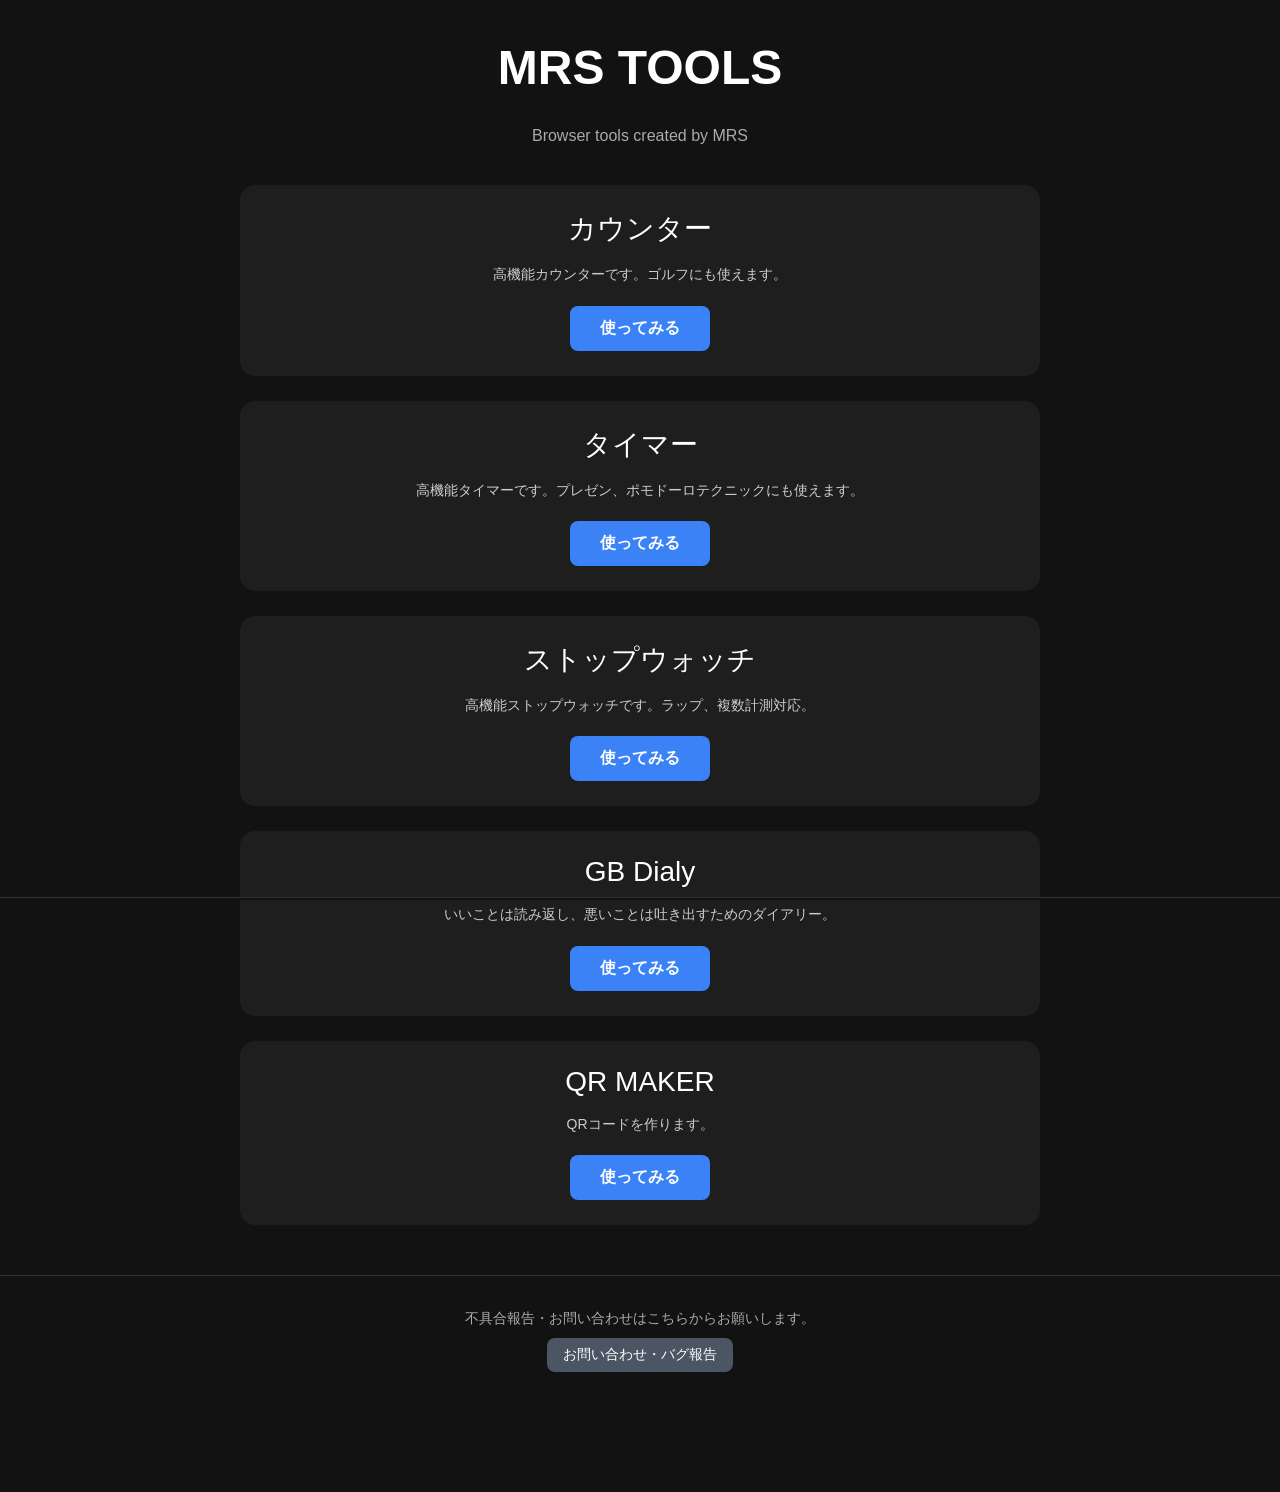
==== index.html @ 655036a8 "Update index.html" ====
<!DOCTYPE html>
<html lang="ja">
<head>
    <meta charset="UTF-8">
    <meta name="viewport" content="width=device-width, initial-scale=1.0">
    <title>MRS TOOLS</title>

    <style>
        body {
            margin: 0;
            background-color: #121212;
            color: white;
            font-family: Arial, sans-serif;
            text-align: center;
            padding-bottom: 100px; /* 広告とプライバシーポリシー等の被りを防ぐため少し広めに変更 */
        }

        h1 {
            margin-top: 40px;
            font-size: 48px;
        }

        .subtitle {
            color: #aaaaaa;
            margin-bottom: 40px;
        }

        .container {
            width: 90%;
            max-width: 800px;
            margin: auto;
        }

        /* ツール用カードスタイル */
        .tool-card {
            background-color: #1e1e1e;
            border-radius: 15px;
            padding: 25px;
            margin-bottom: 25px;
        }

        .tool-title {
            font-size: 28px;
            margin-bottom: 15px;
        }

        .tool-description {
            color: #cccccc;
            font-size: 14px;
            margin-bottom: 20px;
            line-height: 1.6;
        }

        /* ボタンのスタイル */
        .tool-button {
            display: inline-block;
            padding: 12px 30px;
            background-color: #3b82f6;
            color: white;
            text-decoration: none;
            border-radius: 8px;
            font-weight: bold;
            transition: background-color 0.2s, opacity 0.2s;
        }

        .tool-button:hover {
            opacity: 0.8;
        }
        
        /* 画面最下部固定広告 */
        .ad-banner {
            position: fixed;
            bottom: 0;
            left: 0;
            width: 100%;
            display: flex;
            justify-content: center;
            align-items: center;
            background-color: #121212;
            z-index: 1000;
            padding-top: 1px;
            padding-bottom: calc(1px + env(safe-area-inset-bottom));
            border-top: 1px solid #333;
        }
        
    </style>
</head>

<body>

<h1>MRS TOOLS</h1>

<p class="subtitle">
    Browser tools created by MRS
</p>


    <div class="container">

        <div class="tool-card">
            <div class="tool-title">カウンター</div>
            <p class="tool-description">
                高機能カウンターです。ゴルフにも使えます。
            </p>
            <a class="tool-button" href="./counter/">使ってみる</a>
        </div>

        <div class="tool-card">
            <div class="tool-title">タイマー</div>
            <p class="tool-description">
                高機能タイマーです。プレゼン、ポモドーロテクニックにも使えます。
            </p>
            <a class="tool-button" href="./timer/">使ってみる</a>
        </div>

        <div class="tool-card">
            <div class="tool-title">ストップウォッチ</div>
            <p class="tool-description">
                高機能ストップウォッチです。ラップ、複数計測対応。
            </p>
            <a class="tool-button" href="./stopwatch/">使ってみる</a>
        </div>

        <div class="tool-card">
            <div class="tool-title">GB Dialy</div>
            <p class="tool-description">
                いいことは読み返し、悪いことは吐き出すためのダイアリー。
            </p>
            <a class="tool-button" href="./gb_dialy/">使ってみる</a>
        </div>

        <div class="tool-card">
            <div class="tool-title">QR MAKER</div>
            <p class="tool-description">
                QRコードを作ります。
            </p>
            <a class="tool-button" href="./qr maker/">使ってみる</a>
        </div>

    </div>


    <div style="margin-top: 50px; padding: 20px; border-top: 1px solid #333;">
        <p style="color: #aaaaaa; font-size: 14px; margin-bottom: 10px;">
            不具合報告・お問い合わせはこちらからお願いします。
        </p>
        <a class="tool-button" 
           style="background-color: #4b5563; font-size: 14px; padding: 8px 16px; font-weight: normal;" 
           href="https://forms.gle/ix4si4HowgRRzaXYA" 
           target="_blank" 
           rel="noopener noreferrer">
            お問い合わせ・バグ報告
        </a>
    </div>
    
    <!-- 画面固定広告 -->
    <div class="ad-banner">
        <div style="max-width: 100%;">
            <!-- admax -->
            <script src="https://adm.shinobi.jp/s/1596a166ea799d6e2c02f5a97ee144c2"></script>
            <!-- admax -->
        </div>
    </div>
    
</body>
</html>
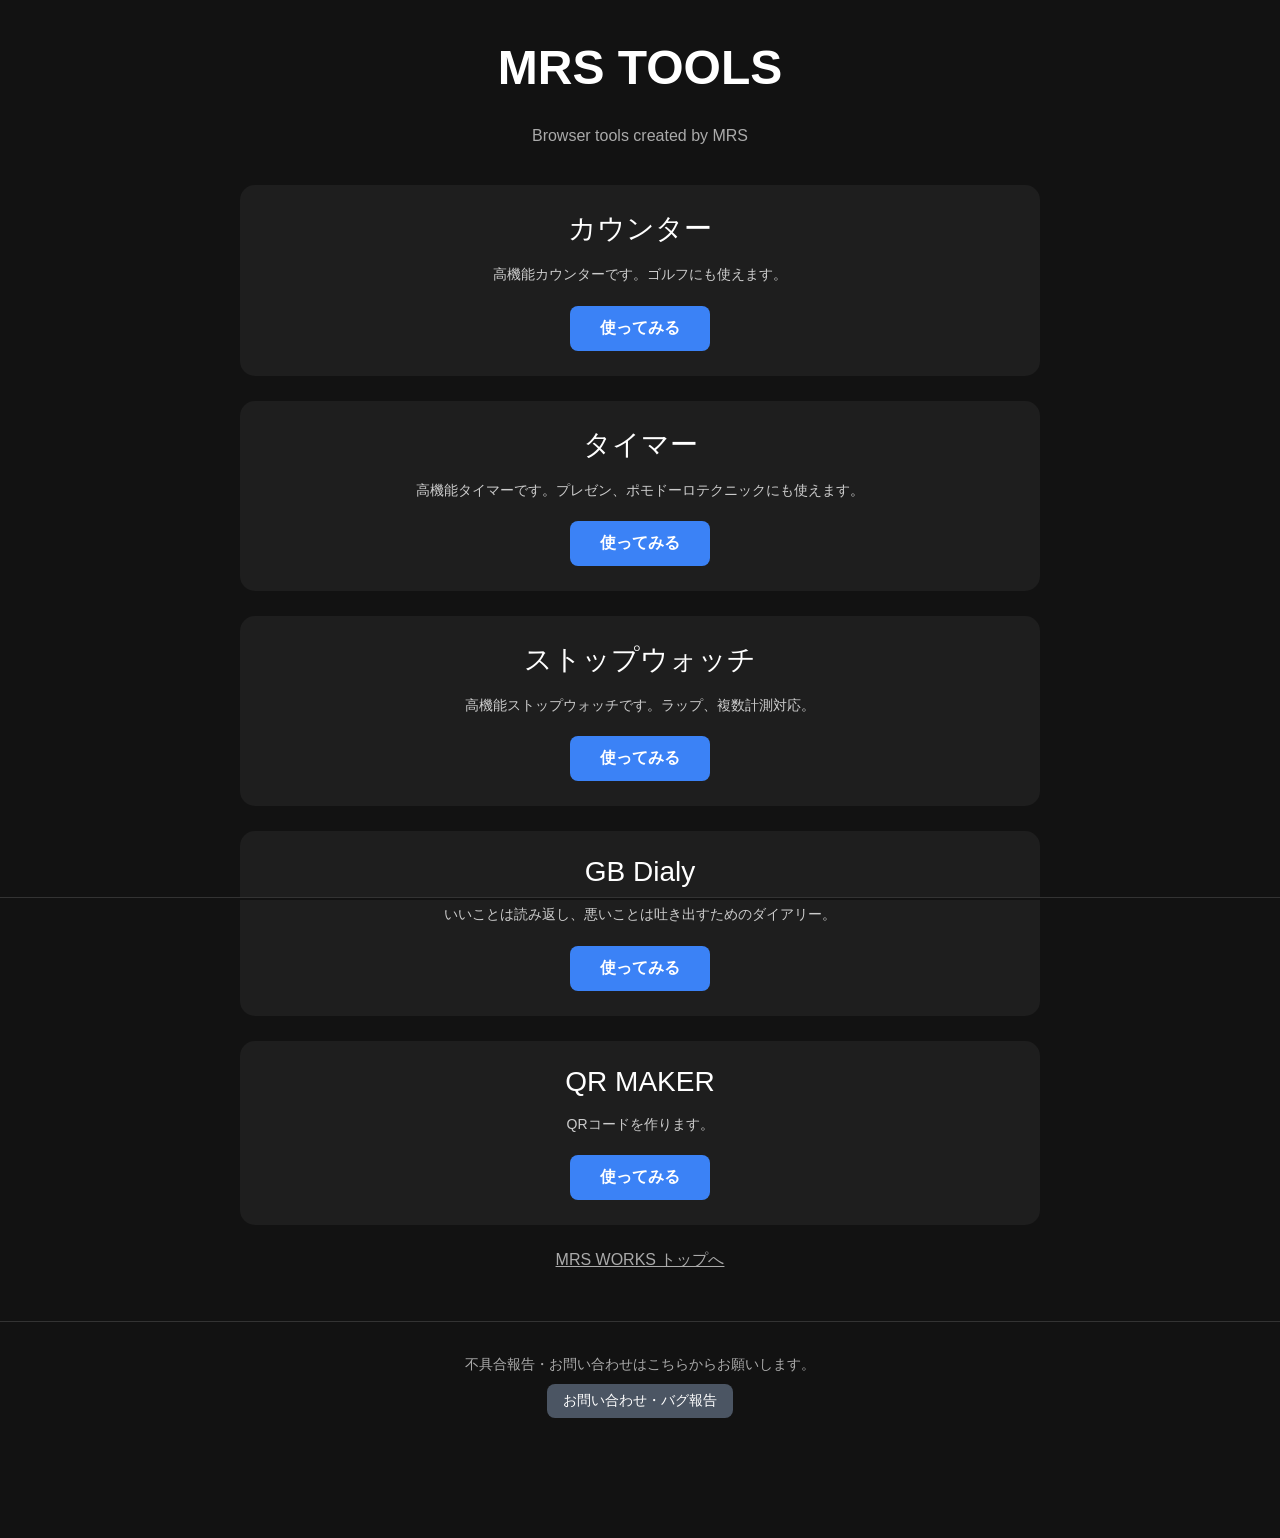
==== commit 2754c5ea: "Update index.html" ====
--- a/index.html
+++ b/index.html
@@ -126,7 +126,7 @@
             <p class="tool-description">
                 いいことは読み返し、悪いことは吐き出すためのダイアリー。
             </p>
-            <a class="tool-button" href="./gb_dialy/">使ってみる</a>
+            <a class="tool-button" href="./gb-dialy/">使ってみる</a>
         </div>
 
         <div class="tool-card">
@@ -134,11 +134,15 @@
             <p class="tool-description">
                 QRコードを作ります。
             </p>
-            <a class="tool-button" href="./qr maker/">使ってみる</a>
+            <a class="tool-button" href="./qr-maker/">使ってみる</a>
         </div>
 
     </div>
-
+    
+     <!-- MRS WORKS リンク -->
+        <p style="margin-top: 15px; font-size: 16px;">
+            <a href="https://mrs-works.pages.dev" style="color: #aaaaaa; text-decoration: underline;">MRS WORKS トップへ</a>
+        </p>
 
     <div style="margin-top: 50px; padding: 20px; border-top: 1px solid #333;">
         <p style="color: #aaaaaa; font-size: 14px; margin-bottom: 10px;">
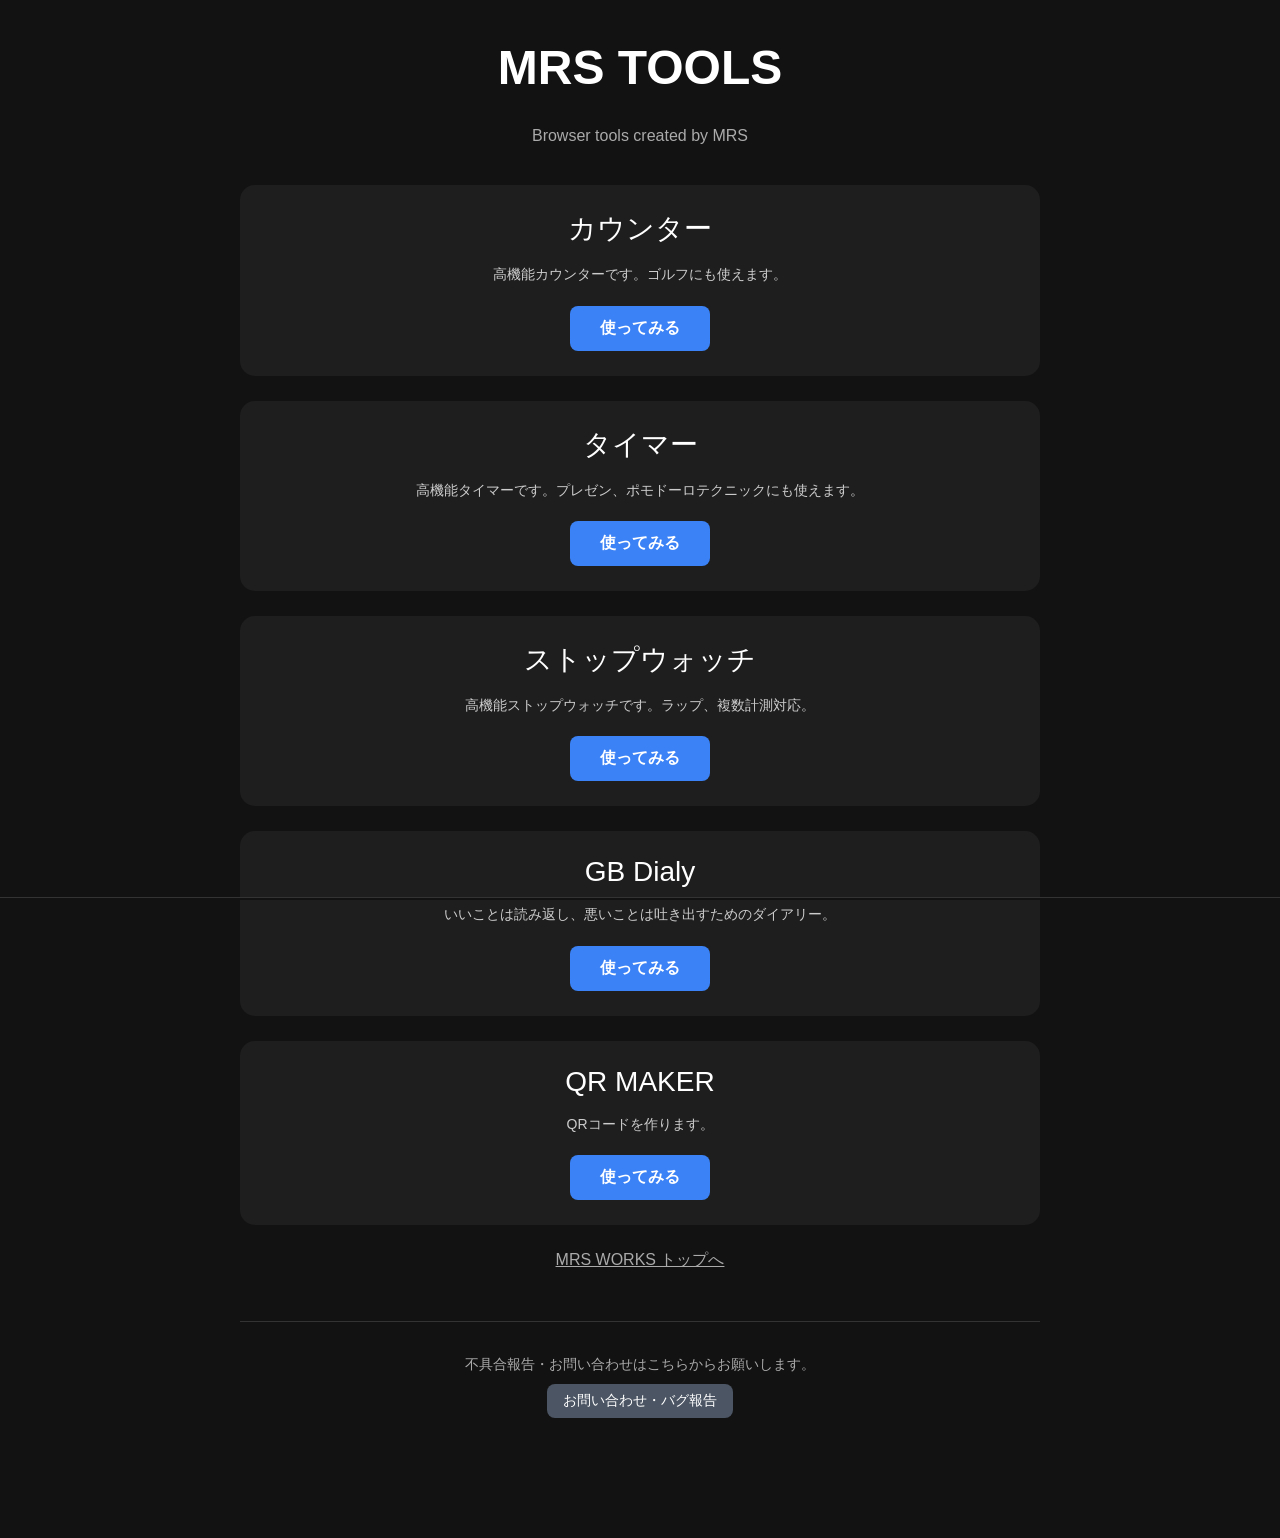
==== commit e730625c: "Update index.html" ====
--- a/index.html
+++ b/index.html
@@ -137,14 +137,14 @@
             <a class="tool-button" href="./qr-maker/">使ってみる</a>
         </div>
 
-    </div>
+
     
      <!-- MRS WORKS リンク -->
         <p style="margin-top: 15px; font-size: 16px;">
             <a href="https://mrs-works.pages.dev" style="color: #aaaaaa; text-decoration: underline;">MRS WORKS トップへ</a>
         </p>
 
-    <div style="margin-top: 50px; padding: 20px; border-top: 1px solid #333;">
+        <div style="margin-top: 50px; padding: 20px; border-top: 1px solid #333;">
         <p style="color: #aaaaaa; font-size: 14px; margin-bottom: 10px;">
             不具合報告・お問い合わせはこちらからお願いします。
         </p>
@@ -155,6 +155,8 @@
            rel="noopener noreferrer">
             お問い合わせ・バグ報告
         </a>
+        </div>
+
     </div>
     
     <!-- 画面固定広告 -->
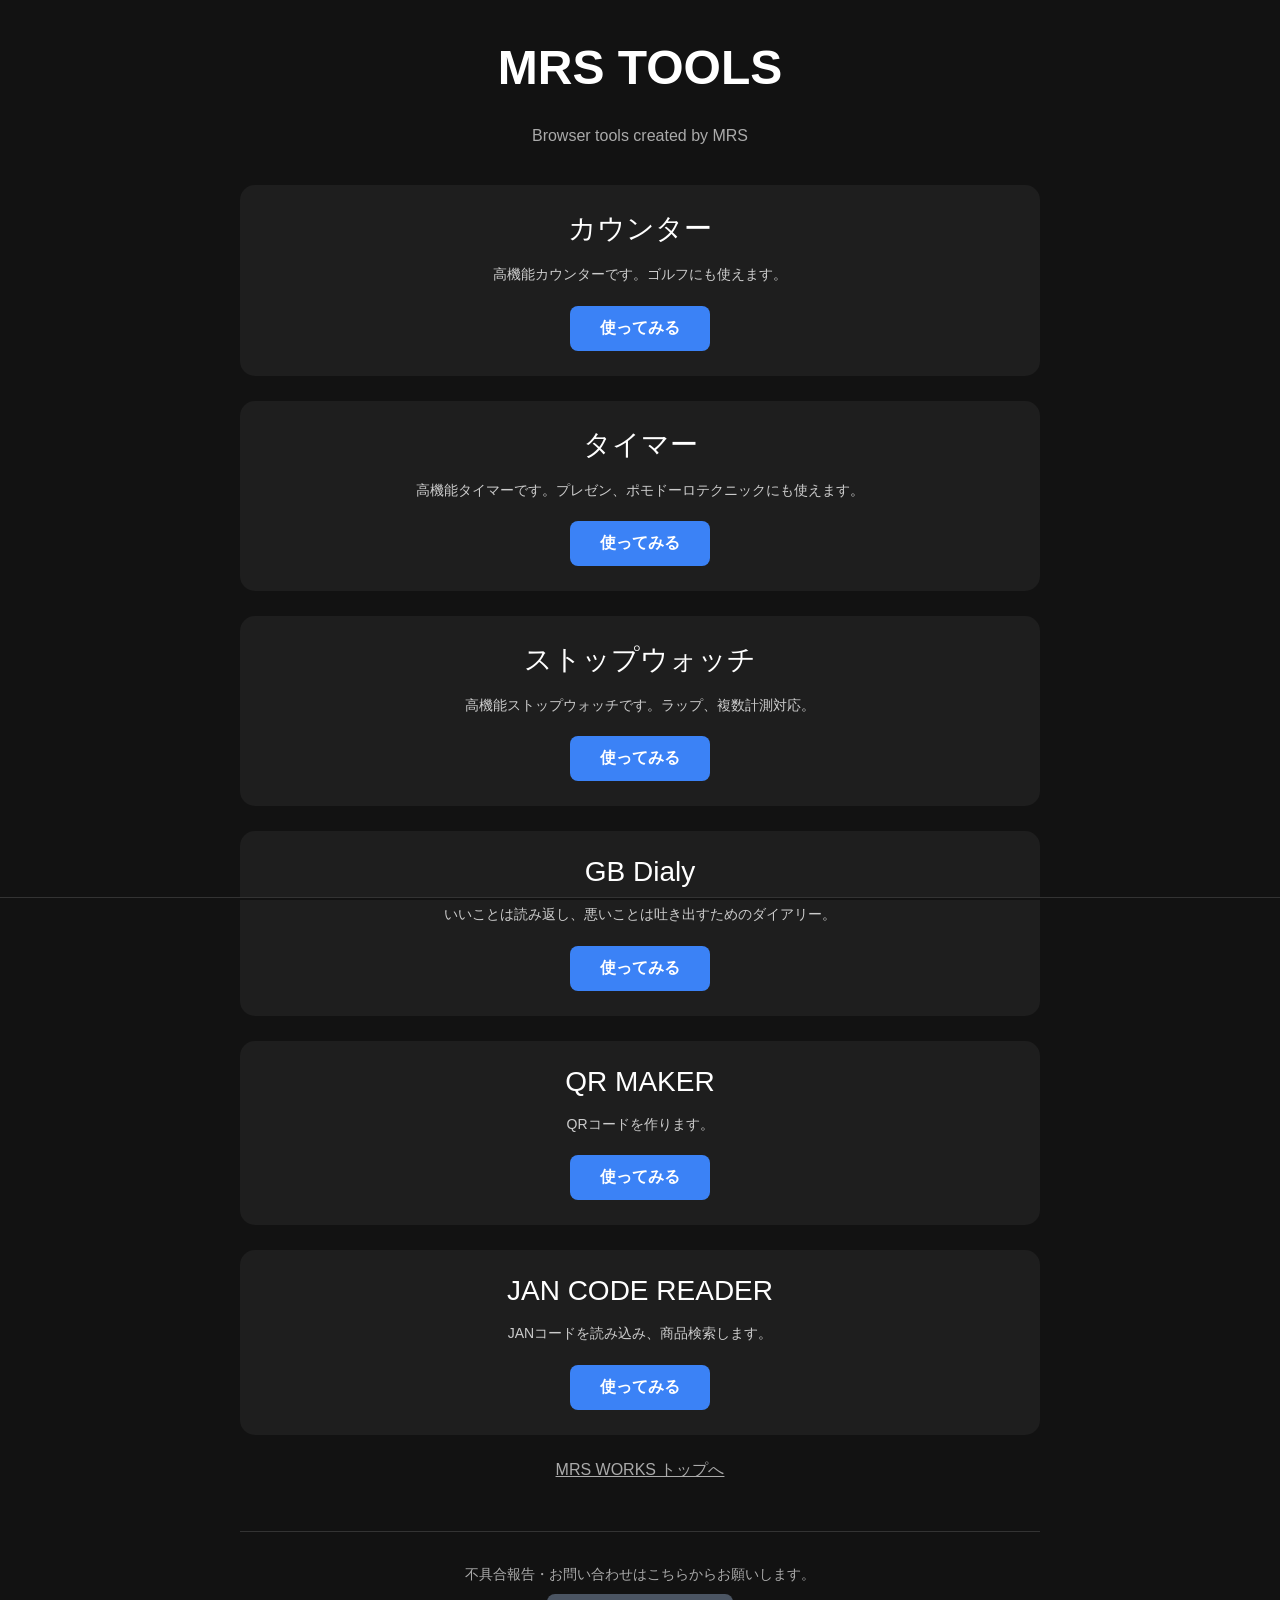
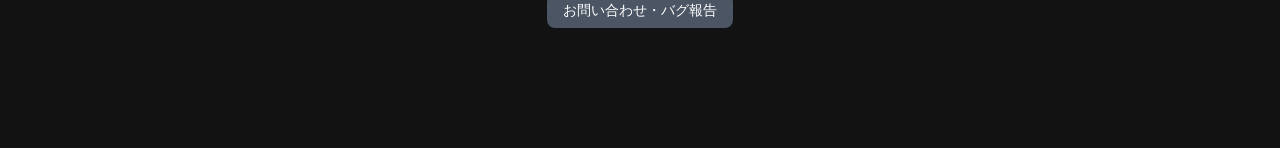
==== commit 0bc4bd51: "Update index.html" ====
--- a/index.html
+++ b/index.html
@@ -137,6 +137,14 @@
             <a class="tool-button" href="./qr-maker/">使ってみる</a>
         </div>
 
+        <div class="tool-card">
+            <div class="tool-title">JAN CODE READER</div>
+            <p class="tool-description">
+                JANコードを読み込み、商品検索します。
+            </p>
+            <a class="tool-button" href="./jan-code-reader/">使ってみる</a>
+        </div>
+
 
     
      <!-- MRS WORKS リンク -->
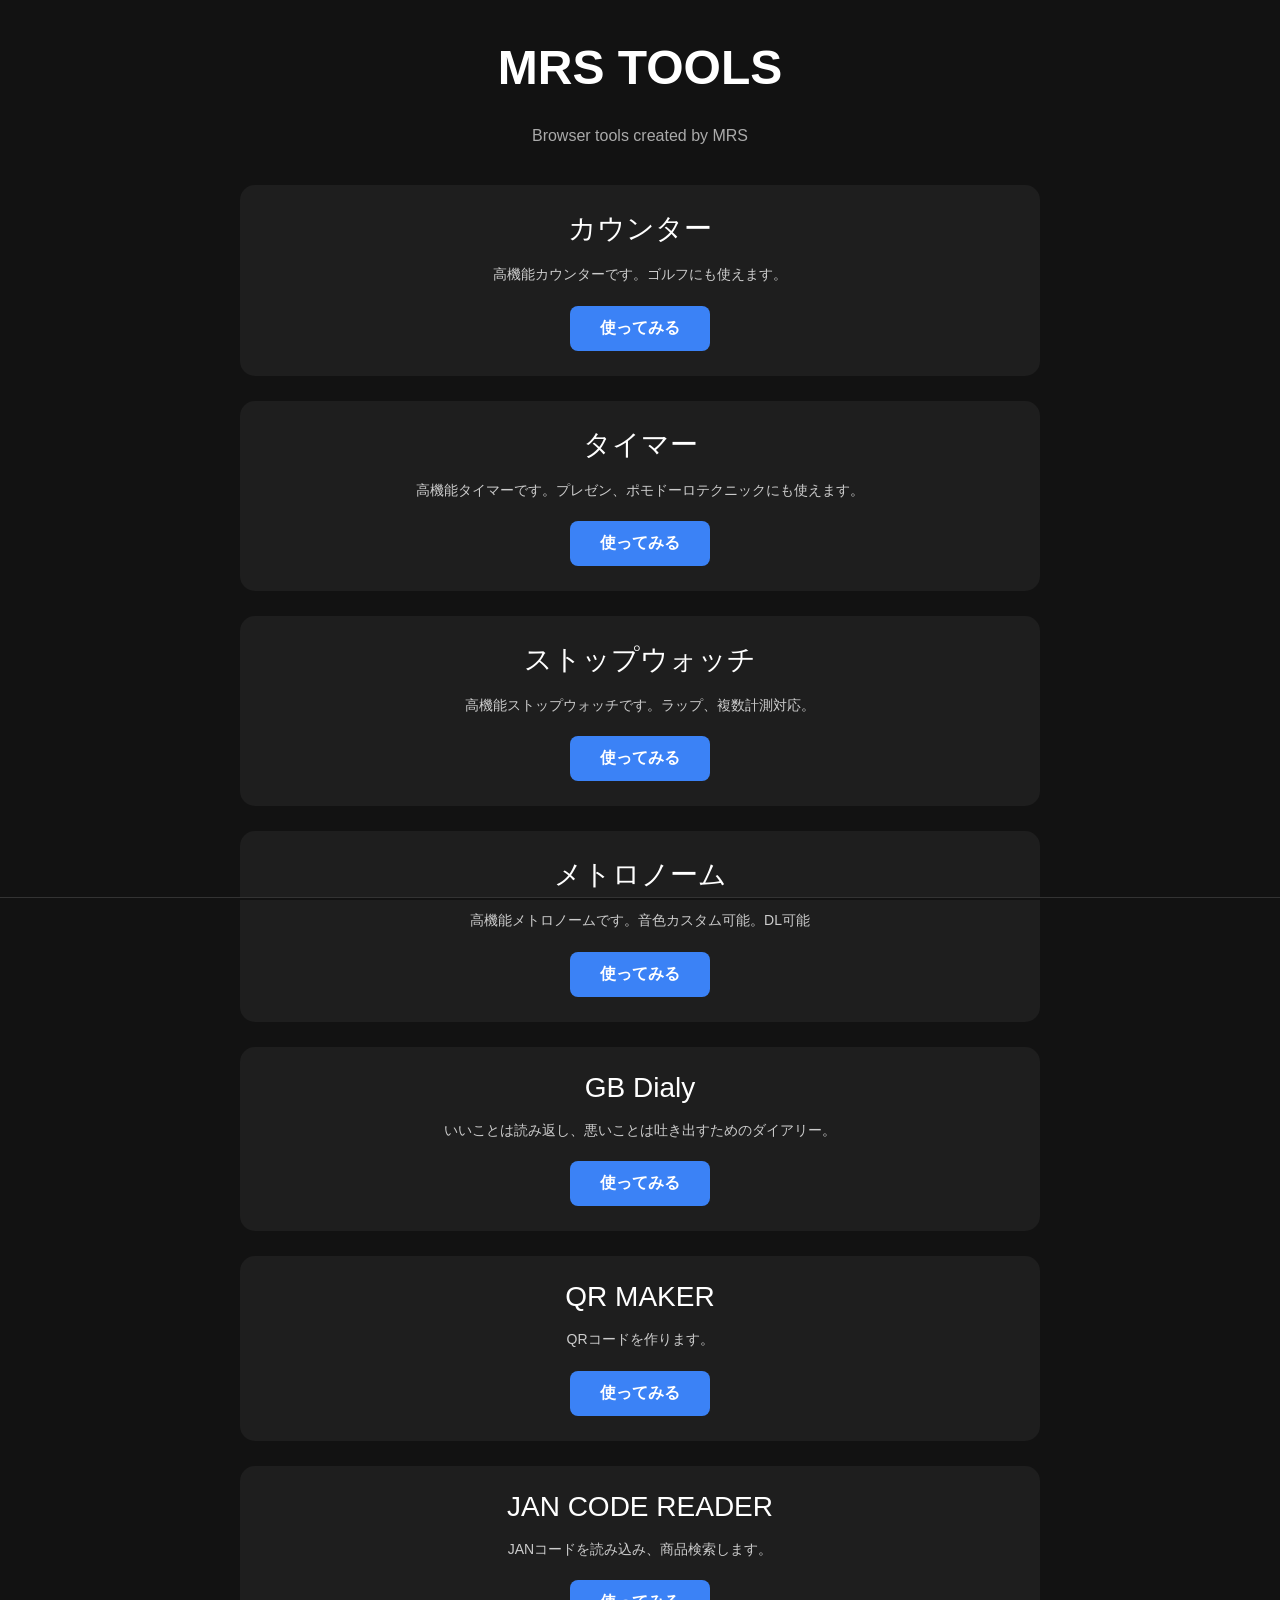
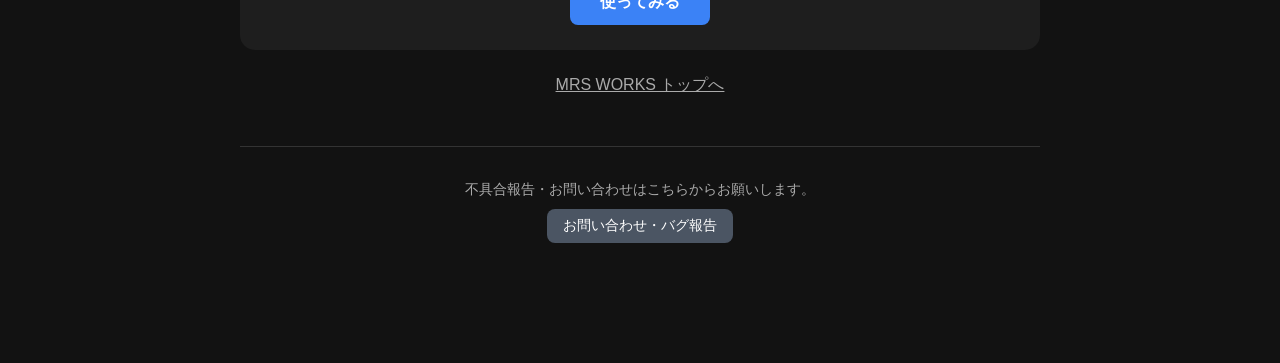
==== commit fa437769: "Add metronome to index.html" ====
--- a/index.html
+++ b/index.html
@@ -120,6 +120,14 @@
             </p>
             <a class="tool-button" href="./stopwatch/">使ってみる</a>
         </div>
+        
+        <div class="tool-card">
+            <div class="tool-title">メトロノーム</div>
+            <p class="tool-description">
+                高機能メトロノームです。音色カスタム可能。DL可能
+            </p>
+            <a class="tool-button" href="./metronome/">使ってみる</a>
+        </div>
 
         <div class="tool-card">
             <div class="tool-title">GB Dialy</div>
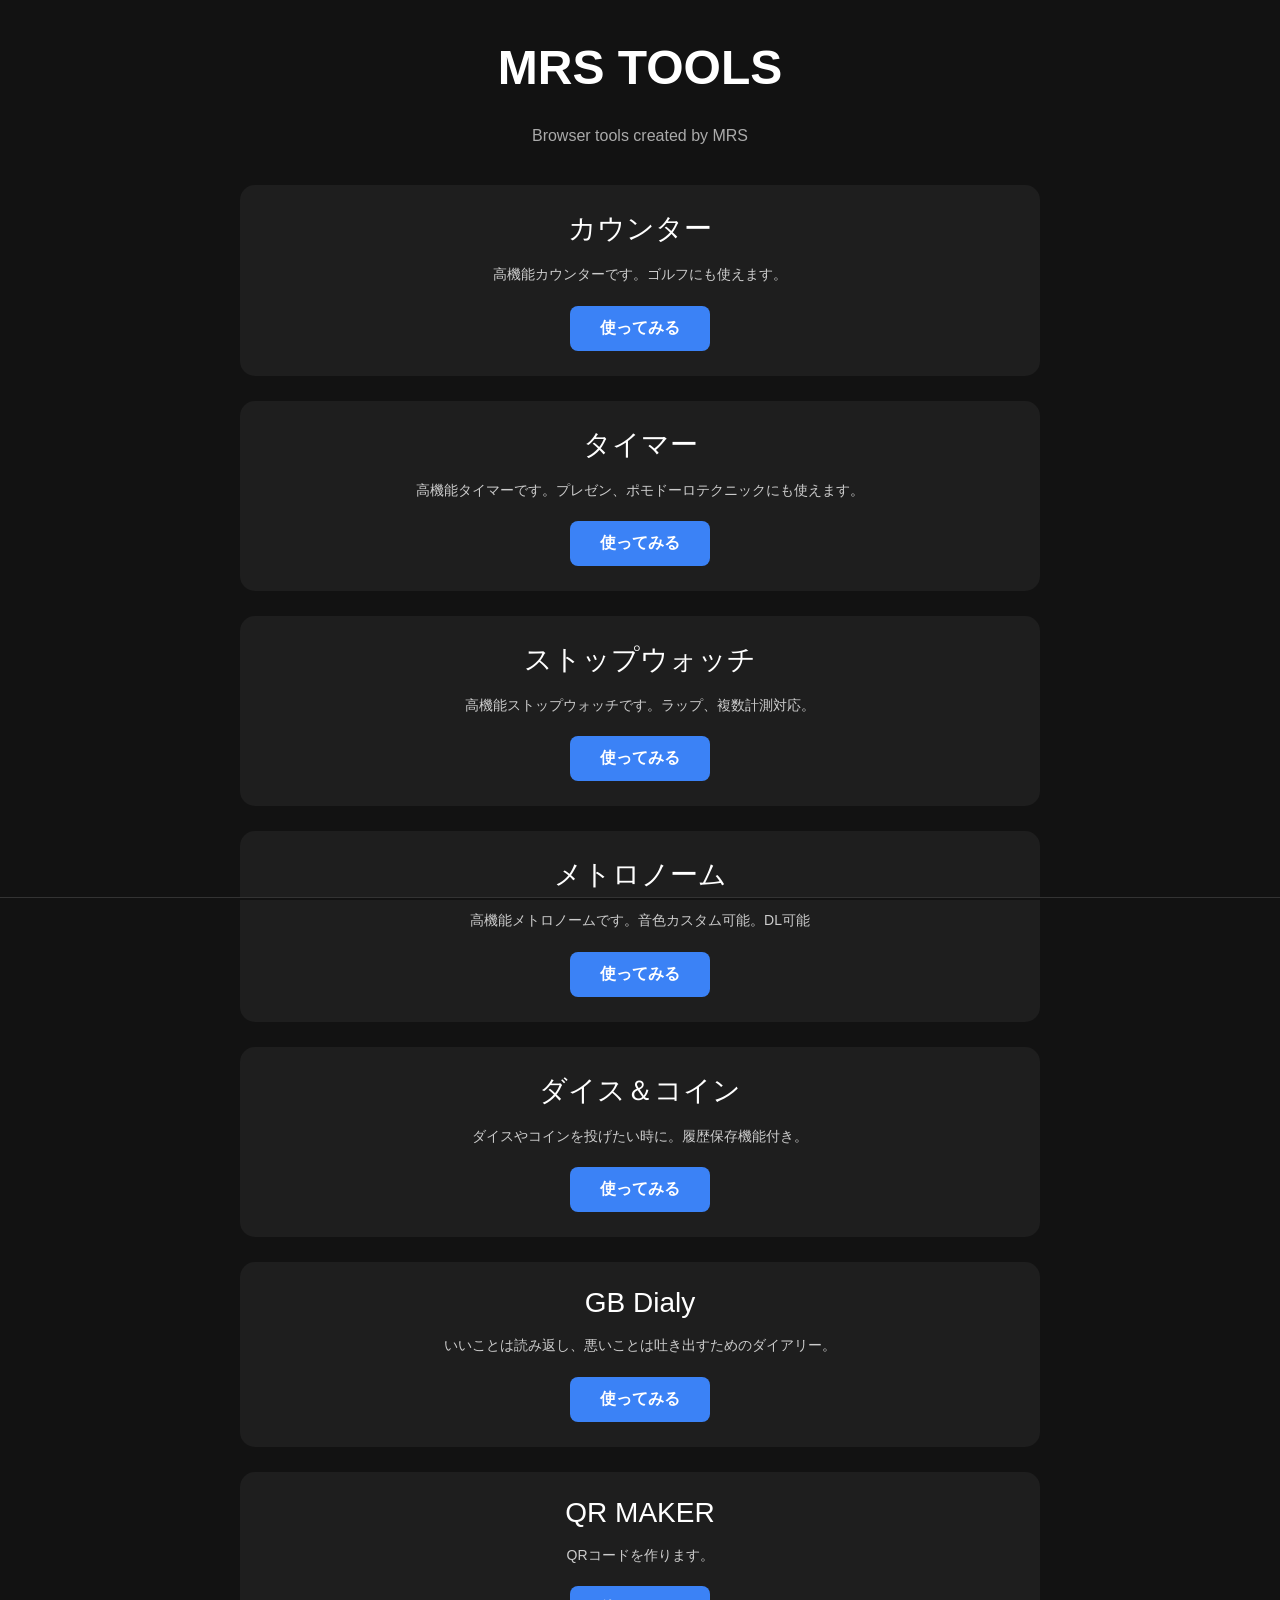
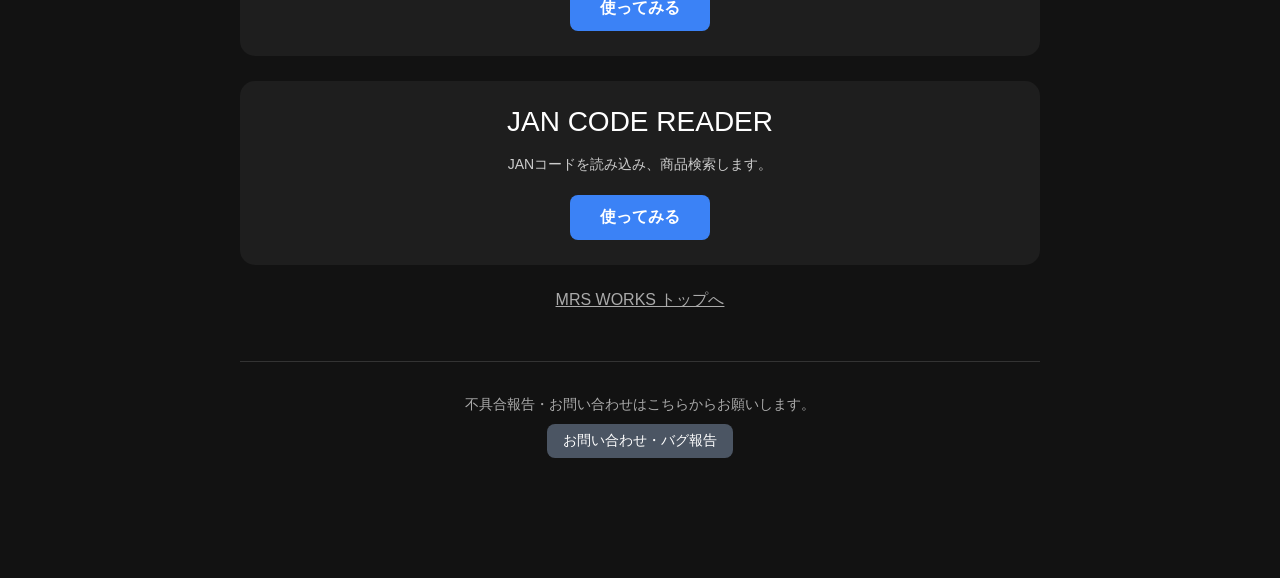
==== commit 8cad61d9: "Update index.htmlダイスコイン追加" ====
--- a/index.html
+++ b/index.html
@@ -130,6 +130,14 @@
         </div>
 
         <div class="tool-card">
+            <div class="tool-title">ダイス＆コイン</div>
+            <p class="tool-description">
+                ダイスやコインを投げたい時に。履歴保存機能付き。
+            </p>
+            <a class="tool-button" href="./dice-coin/">使ってみる</a>
+        </div>
+
+        <div class="tool-card">
             <div class="tool-title">GB Dialy</div>
             <p class="tool-description">
                 いいことは読み返し、悪いことは吐き出すためのダイアリー。
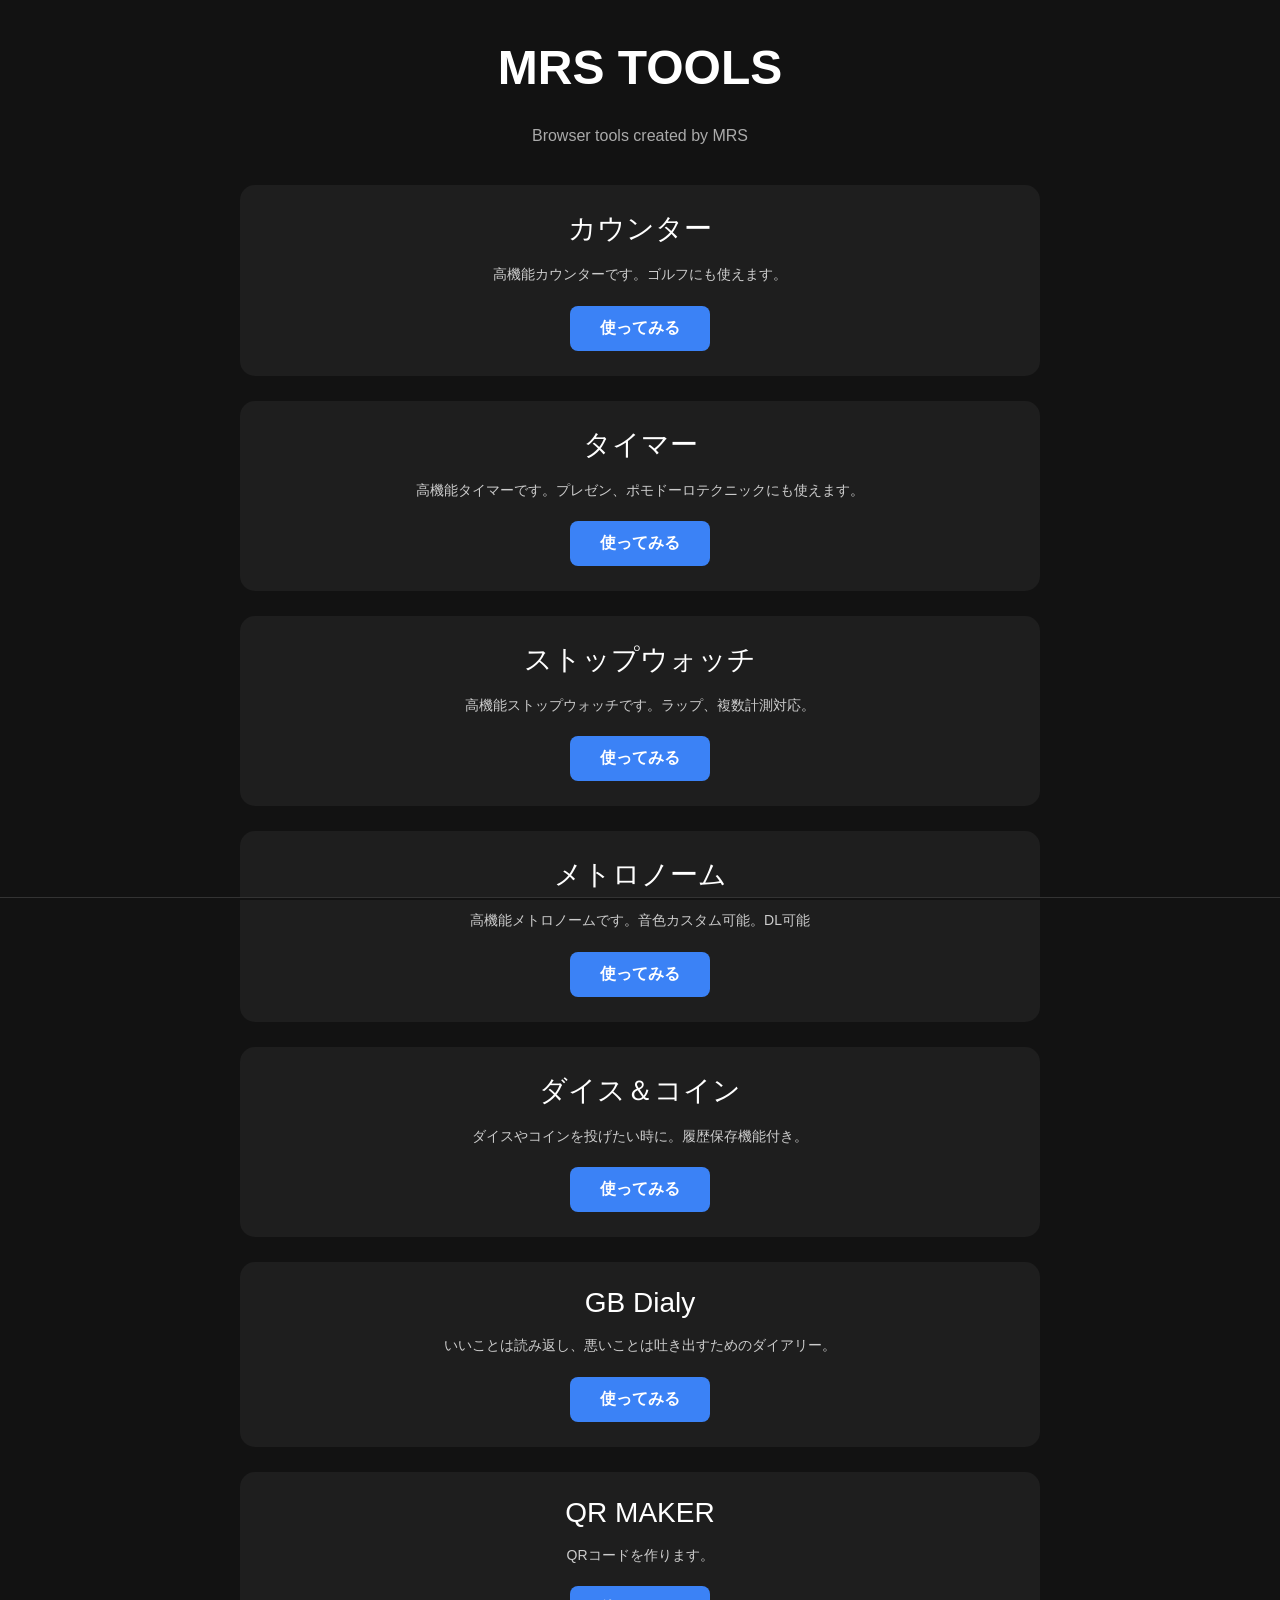
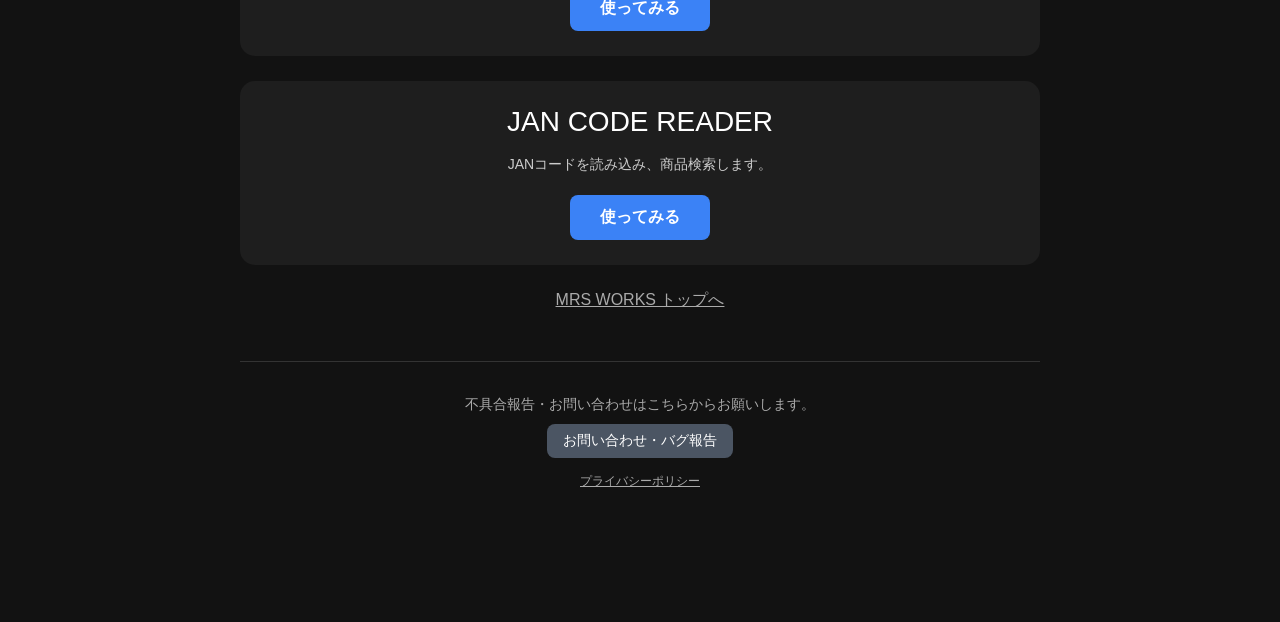
==== commit 2262f60d: "Add privacy policy link to MRS TOOLS" ====
--- a/index.html
+++ b/index.html
@@ -179,6 +179,9 @@
            rel="noopener noreferrer">
             お問い合わせ・バグ報告
         </a>
+        <p style="margin-top: 15px; font-size: 12px;">
+            <a href="./privacy.html" style="color: #aaaaaa; text-decoration: underline;">プライバシーポリシー</a>
+        </p>
         </div>
 
     </div>
